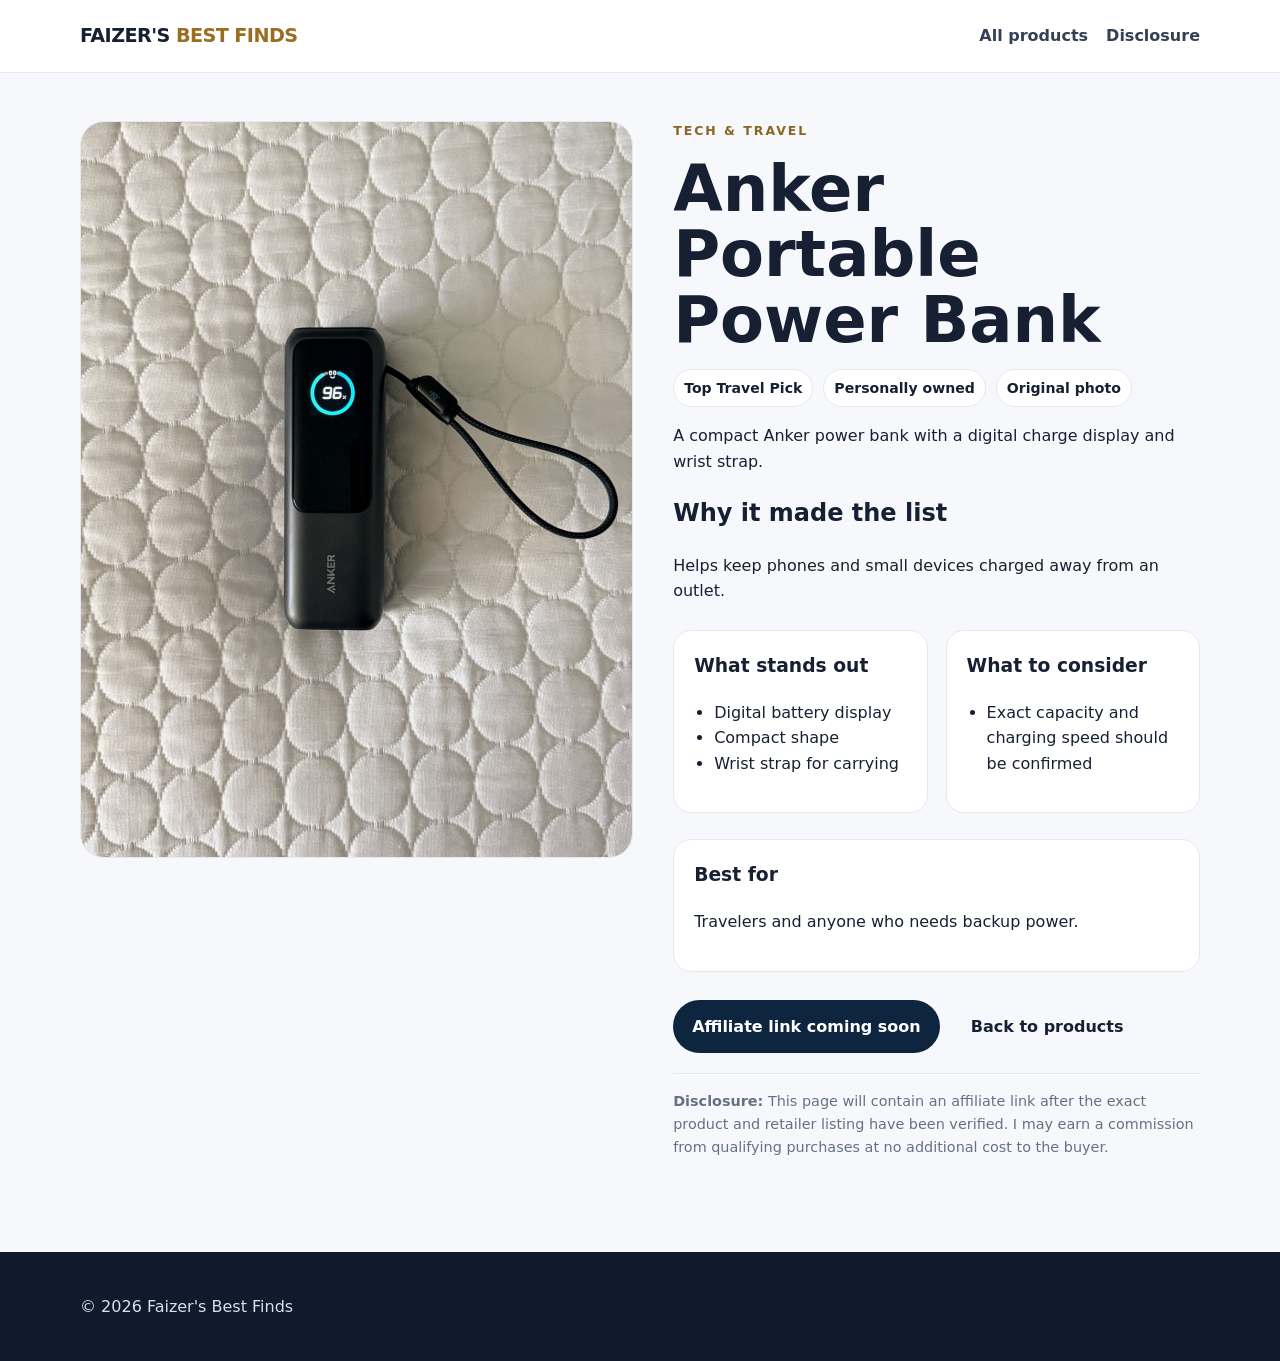
==== products/anker-power-bank.html @ 66745fea "Add files via upload" ====
<!doctype html><html lang="en"><head><meta charset="utf-8"><meta name="viewport" content="width=device-width,initial-scale=1">
<title>Anker Portable Power Bank Review | Faizer's Best Finds</title><meta name="description" content="A compact Anker power bank with a digital charge display and wrist strap."><link rel="stylesheet" href="../assets/styles.css"></head><body>
<header class="site-header"><div class="container nav"><a class="brand" href="../index.html">FAIZER'S <span>BEST FINDS</span></a><nav class="nav-links"><a href="../index.html#products">All products</a><a href="../index.html#disclosure">Disclosure</a></nav></div></header>
<main class="product-hero"><div class="container product-layout"><img class="product-image" src="../assets/images/anker-power-bank.jpg" alt="Anker Portable Power Bank"><div class="product-copy"><div class="eyebrow" style="color:#8c6422">Tech & Travel</div><h1>Anker Portable Power Bank</h1><div class="meta"><span class="pill">Top Travel Pick</span><span class="pill">Personally owned</span><span class="pill">Original photo</span></div><p>A compact Anker power bank with a digital charge display and wrist strap.</p><h2>Why it made the list</h2><p>Helps keep phones and small devices charged away from an outlet.</p>
<div class="procon"><section class="panel"><h3>What stands out</h3><ul><li>Digital battery display</li><li>Compact shape</li><li>Wrist strap for carrying</li></ul></section><section class="panel"><h3>What to consider</h3><ul><li>Exact capacity and charging speed should be confirmed</li></ul></section></div><section class="panel"><h3>Best for</h3><p>Travelers and anyone who needs backup power.</p></section>
<div class="actions"><a class="btn btn-dark" href="#" rel="sponsored nofollow">Affiliate link coming soon</a><a class="btn" href="../index.html#products">Back to products</a></div><p class="disclosure"><strong>Disclosure:</strong> This page will contain an affiliate link after the exact product and retailer listing have been verified. I may earn a commission from qualifying purchases at no additional cost to the buyer.</p></div></div></main>
<footer class="footer"><div class="container">© 2026 Faizer's Best Finds</div></footer></body></html>
---- assets/styles.css ----
:root{--ink:#172033;--muted:#667085;--paper:#f7f8fb;--card:#fff;--line:#e6e8ee;--accent:#dcae58;--accent2:#0d253f}
*{box-sizing:border-box}html{scroll-behavior:smooth}body{margin:0;font-family:Inter,ui-sans-serif,system-ui,-apple-system,BlinkMacSystemFont,"Segoe UI",sans-serif;color:var(--ink);background:var(--paper);line-height:1.6}a{color:inherit}.container{width:min(1120px,calc(100% - 32px));margin:auto}
.site-header{position:sticky;top:0;z-index:20;background:rgba(255,255,255,.94);backdrop-filter:blur(10px);border-bottom:1px solid var(--line)}.nav{display:flex;align-items:center;justify-content:space-between;min-height:72px;gap:20px}.brand{text-decoration:none;font-weight:900;letter-spacing:-.03em;font-size:1.2rem}.brand span{color:#9a6d20}.nav-links{display:flex;gap:18px;align-items:center}.nav-links a{text-decoration:none;color:#344054;font-weight:650}
.hero{padding:78px 0 58px;background:linear-gradient(135deg,#0d253f,#163b61);color:#fff}.eyebrow{text-transform:uppercase;letter-spacing:.16em;font-size:.78rem;font-weight:800;color:#f0c87b}.hero h1{font-size:clamp(2.5rem,7vw,5.6rem);line-height:.98;max-width:850px;margin:.25em 0}.hero p{font-size:1.12rem;max-width:670px;color:#d9e3ee}.actions{display:flex;gap:12px;flex-wrap:wrap;margin-top:28px}.btn{display:inline-flex;align-items:center;justify-content:center;padding:13px 18px;border-radius:999px;text-decoration:none;font-weight:800;border:1px solid transparent}.btn-primary{background:var(--accent);color:#1d2430}.btn-secondary{border-color:#ffffff55;color:#fff}.btn-dark{background:var(--accent2);color:#fff}
.section{padding:64px 0}.section-head{display:flex;align-items:end;justify-content:space-between;gap:20px;margin-bottom:24px}.section h2{font-size:clamp(1.8rem,4vw,3rem);line-height:1.1;margin:0}.section-head p{max-width:520px;color:var(--muted)}.toolbar{display:flex;gap:12px;flex-wrap:wrap;margin:24px 0}.search{flex:1;min-width:240px;padding:13px 15px;border:1px solid var(--line);border-radius:14px;font-size:1rem;background:#fff}.filters{display:flex;gap:8px;flex-wrap:wrap}.filter{padding:10px 13px;border:1px solid var(--line);border-radius:999px;background:#fff;cursor:pointer;font-weight:700}.filter.active{background:var(--accent2);color:#fff}
.grid{display:grid;grid-template-columns:repeat(3,1fr);gap:22px}.card{background:var(--card);border:1px solid var(--line);border-radius:20px;overflow:hidden;box-shadow:0 12px 30px rgba(23,32,51,.06);display:flex;flex-direction:column}.card img{width:100%;aspect-ratio:4/3;object-fit:cover;background:#eee}.card-body{padding:20px;display:flex;flex-direction:column;gap:10px;height:100%}.badge{display:inline-flex;align-self:flex-start;border-radius:999px;padding:5px 9px;background:#f4ead7;color:#775111;font-size:.78rem;font-weight:800}.category{font-size:.82rem;color:var(--muted);font-weight:700}.card h3{margin:0;font-size:1.25rem;line-height:1.25}.card p{margin:0;color:#5b6474}.card-actions{display:flex;gap:10px;margin-top:auto;padding-top:10px}.card-actions .btn{border-radius:12px;padding:10px 13px;font-size:.92rem}.note{background:#fff7e8;border:1px solid #f2d596;border-radius:18px;padding:20px}.footer{background:#0f1b2c;color:#d7dfeb;padding:42px 0;margin-top:30px}
.product-hero{padding:48px 0}.product-layout{display:grid;grid-template-columns:1.05fr 1fr;gap:40px;align-items:start}.product-image{width:100%;border-radius:24px;border:1px solid var(--line);background:#fff}.product-copy h1{font-size:clamp(2.2rem,5vw,4rem);line-height:1.02;margin:.25em 0}.meta{display:flex;gap:10px;flex-wrap:wrap;margin:14px 0}.pill{border:1px solid var(--line);background:#fff;border-radius:999px;padding:7px 10px;font-size:.88rem;font-weight:750}.procon{display:grid;grid-template-columns:1fr 1fr;gap:18px;margin:26px 0}.panel{background:#fff;border:1px solid var(--line);border-radius:18px;padding:20px}.panel h3{margin-top:0}.panel ul{padding-left:20px}.disclosure{font-size:.9rem;color:var(--muted);border-top:1px solid var(--line);padding-top:16px;margin-top:20px}
@media(max-width:860px){.grid{grid-template-columns:repeat(2,1fr)}.product-layout{grid-template-columns:1fr}.nav-links{display:none}}@media(max-width:560px){.grid{grid-template-columns:1fr}.hero{padding-top:56px}.section{padding:48px 0}.procon{grid-template-columns:1fr}.container{width:min(100% - 22px,1120px)}}
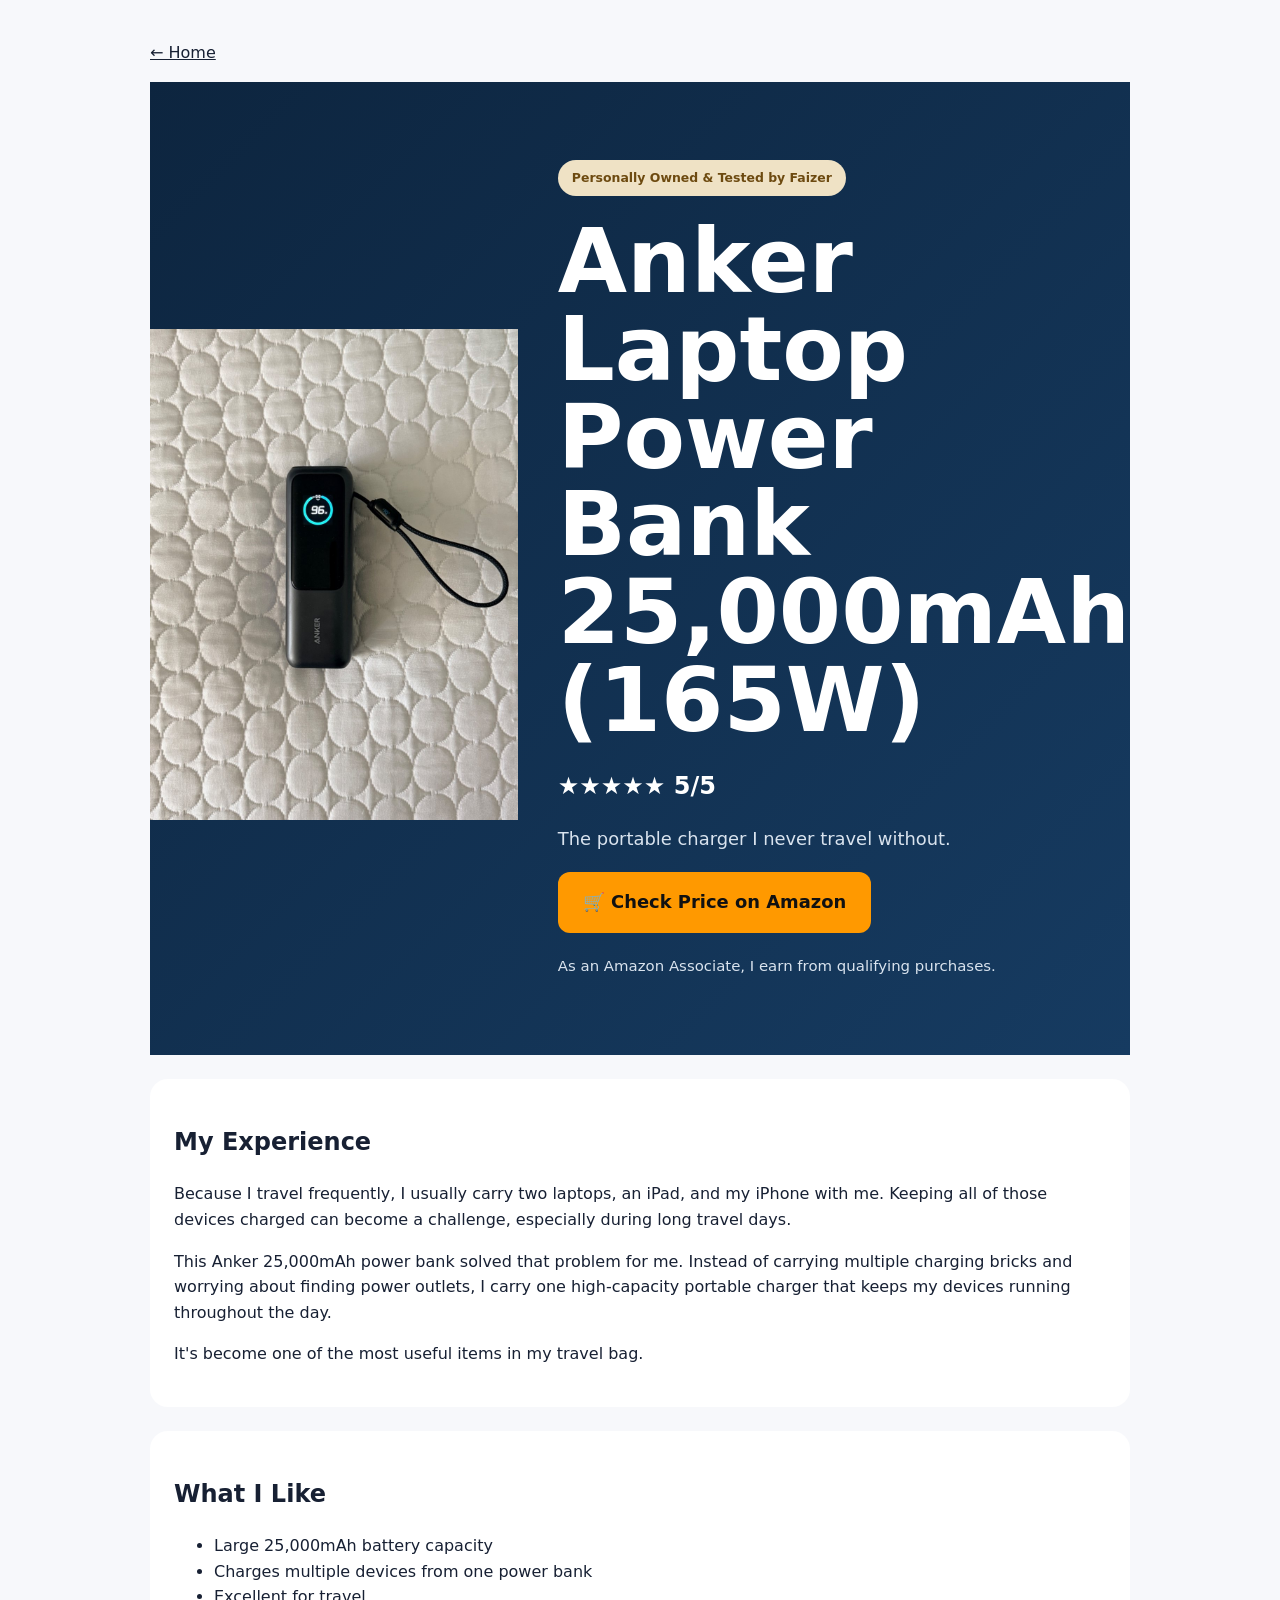
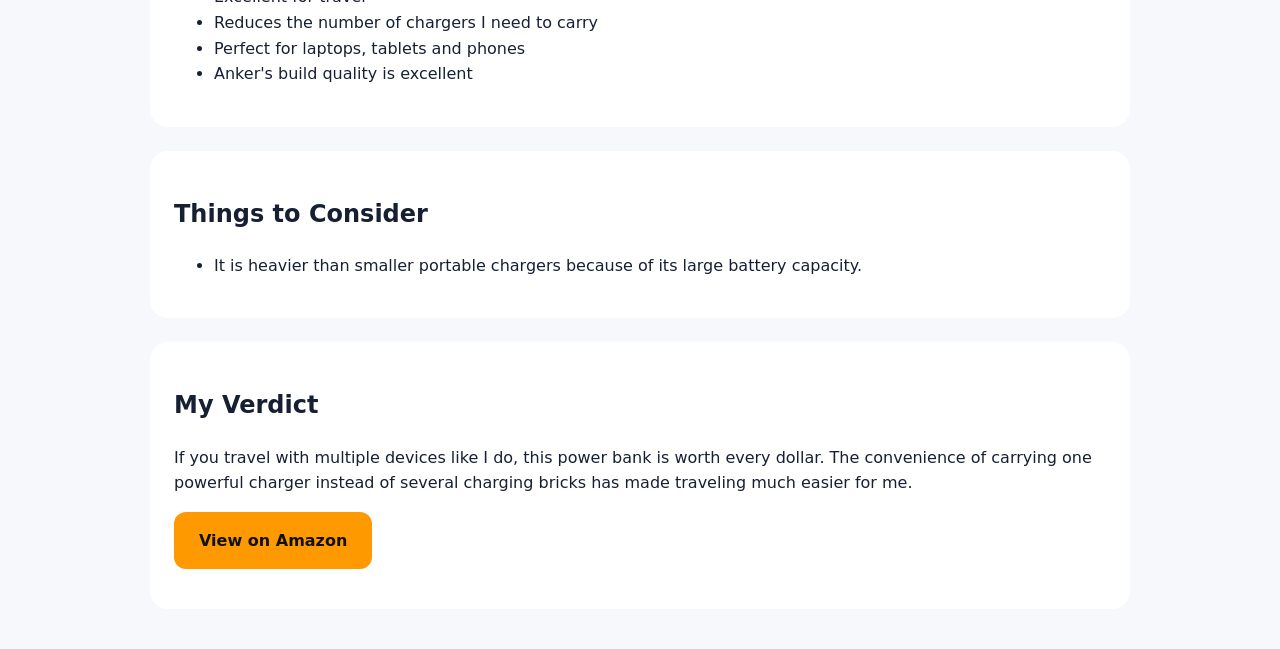
==== commit 5b2b2d1a: "Add files via upload" ====
--- a/products/anker-power-bank.html
+++ b/products/anker-power-bank.html
@@ -1,7 +1,81 @@
-<!doctype html><html lang="en"><head><meta charset="utf-8"><meta name="viewport" content="width=device-width,initial-scale=1">
-<title>Anker Portable Power Bank Review | Faizer's Best Finds</title><meta name="description" content="A compact Anker power bank with a digital charge display and wrist strap."><link rel="stylesheet" href="../assets/styles.css"></head><body>
-<header class="site-header"><div class="container nav"><a class="brand" href="../index.html">FAIZER'S <span>BEST FINDS</span></a><nav class="nav-links"><a href="../index.html#products">All products</a><a href="../index.html#disclosure">Disclosure</a></nav></div></header>
-<main class="product-hero"><div class="container product-layout"><img class="product-image" src="../assets/images/anker-power-bank.jpg" alt="Anker Portable Power Bank"><div class="product-copy"><div class="eyebrow" style="color:#8c6422">Tech & Travel</div><h1>Anker Portable Power Bank</h1><div class="meta"><span class="pill">Top Travel Pick</span><span class="pill">Personally owned</span><span class="pill">Original photo</span></div><p>A compact Anker power bank with a digital charge display and wrist strap.</p><h2>Why it made the list</h2><p>Helps keep phones and small devices charged away from an outlet.</p>
-<div class="procon"><section class="panel"><h3>What stands out</h3><ul><li>Digital battery display</li><li>Compact shape</li><li>Wrist strap for carrying</li></ul></section><section class="panel"><h3>What to consider</h3><ul><li>Exact capacity and charging speed should be confirmed</li></ul></section></div><section class="panel"><h3>Best for</h3><p>Travelers and anyone who needs backup power.</p></section>
-<div class="actions"><a class="btn btn-dark" href="#" rel="sponsored nofollow">Affiliate link coming soon</a><a class="btn" href="../index.html#products">Back to products</a></div><p class="disclosure"><strong>Disclosure:</strong> This page will contain an affiliate link after the exact product and retailer listing have been verified. I may earn a commission from qualifying purchases at no additional cost to the buyer.</p></div></div></main>
-<footer class="footer"><div class="container">© 2026 Faizer's Best Finds</div></footer></body></html>+<!doctype html>
+<html lang="en">
+<head>
+<meta charset="utf-8">
+<meta name="viewport" content="width=device-width,initial-scale=1">
+<title>Anker Laptop Power Bank 25,000mAh Review | Faizer's Best Finds</title>
+<link rel="stylesheet" href="../assets/styles.css">
+<style>
+.wrap{width:min(980px,calc(100% - 36px));margin:40px auto}
+.hero{display:grid;grid-template-columns:1fr 1fr;gap:40px;align-items:center}
+img{width:100%;max-height:500px;object-fit:contain}
+.badge{display:inline-block;background:#efe2c5;color:#6d4a10;padding:8px 14px;border-radius:999px;font-weight:bold}
+.btn{display:inline-block;background:#ff9900;color:#111;padding:15px 24px;border-radius:12px;text-decoration:none;font-weight:bold}
+.box{background:#fff;padding:24px;border-radius:18px;margin-top:24px}
+@media(max-width:760px){.hero{grid-template-columns:1fr}}
+</style>
+</head>
+<body>
+<div class="wrap">
+<p><a href="../index.html">← Home</a></p>
+
+<section class="hero">
+<div>
+<img src="../assets/images/anker-power-bank.jpg" alt="Anker Laptop Power Bank 25000mAh">
+</div>
+
+<div>
+<span class="badge">Personally Owned & Tested by Faizer</span>
+<h1>Anker Laptop Power Bank 25,000mAh (165W)</h1>
+<h2>★★★★★ 5/5</h2>
+
+<p>The portable charger I never travel without.</p>
+
+<p><a class="btn" href="https://www.amazon.com/dp/B0DCBB2YTR?linkCode=ll2&tag=faizerdias-20&linkId=0d55de6ad83a3c90d53d08e54bf00cc0&language=en_US&ref_=as_li_ss_tl" target="_blank" rel="sponsored nofollow noopener">🛒 Check Price on Amazon</a></p>
+
+<p><small>As an Amazon Associate, I earn from qualifying purchases.</small></p>
+</div>
+</section>
+
+<div class="box">
+<h2>My Experience</h2>
+
+<p>Because I travel frequently, I usually carry two laptops, an iPad, and my iPhone with me. Keeping all of those devices charged can become a challenge, especially during long travel days.</p>
+
+<p>This Anker 25,000mAh power bank solved that problem for me. Instead of carrying multiple charging bricks and worrying about finding power outlets, I carry one high-capacity portable charger that keeps my devices running throughout the day.</p>
+
+<p>It's become one of the most useful items in my travel bag.</p>
+</div>
+
+<div class="box">
+<h2>What I Like</h2>
+
+<ul>
+<li>Large 25,000mAh battery capacity</li>
+<li>Charges multiple devices from one power bank</li>
+<li>Excellent for travel</li>
+<li>Reduces the number of chargers I need to carry</li>
+<li>Perfect for laptops, tablets and phones</li>
+<li>Anker's build quality is excellent</li>
+</ul>
+</div>
+
+<div class="box">
+<h2>Things to Consider</h2>
+
+<ul>
+<li>It is heavier than smaller portable chargers because of its large battery capacity.</li>
+</ul>
+</div>
+
+<div class="box">
+<h2>My Verdict</h2>
+
+<p>If you travel with multiple devices like I do, this power bank is worth every dollar. The convenience of carrying one powerful charger instead of several charging bricks has made traveling much easier for me.</p>
+
+<p><a class="btn" href="https://www.amazon.com/dp/B0DCBB2YTR?linkCode=ll2&tag=faizerdias-20&linkId=0d55de6ad83a3c90d53d08e54bf00cc0&language=en_US&ref_=as_li_ss_tl" target="_blank" rel="sponsored nofollow noopener">View on Amazon</a></p>
+</div>
+
+</div>
+</body>
+</html>
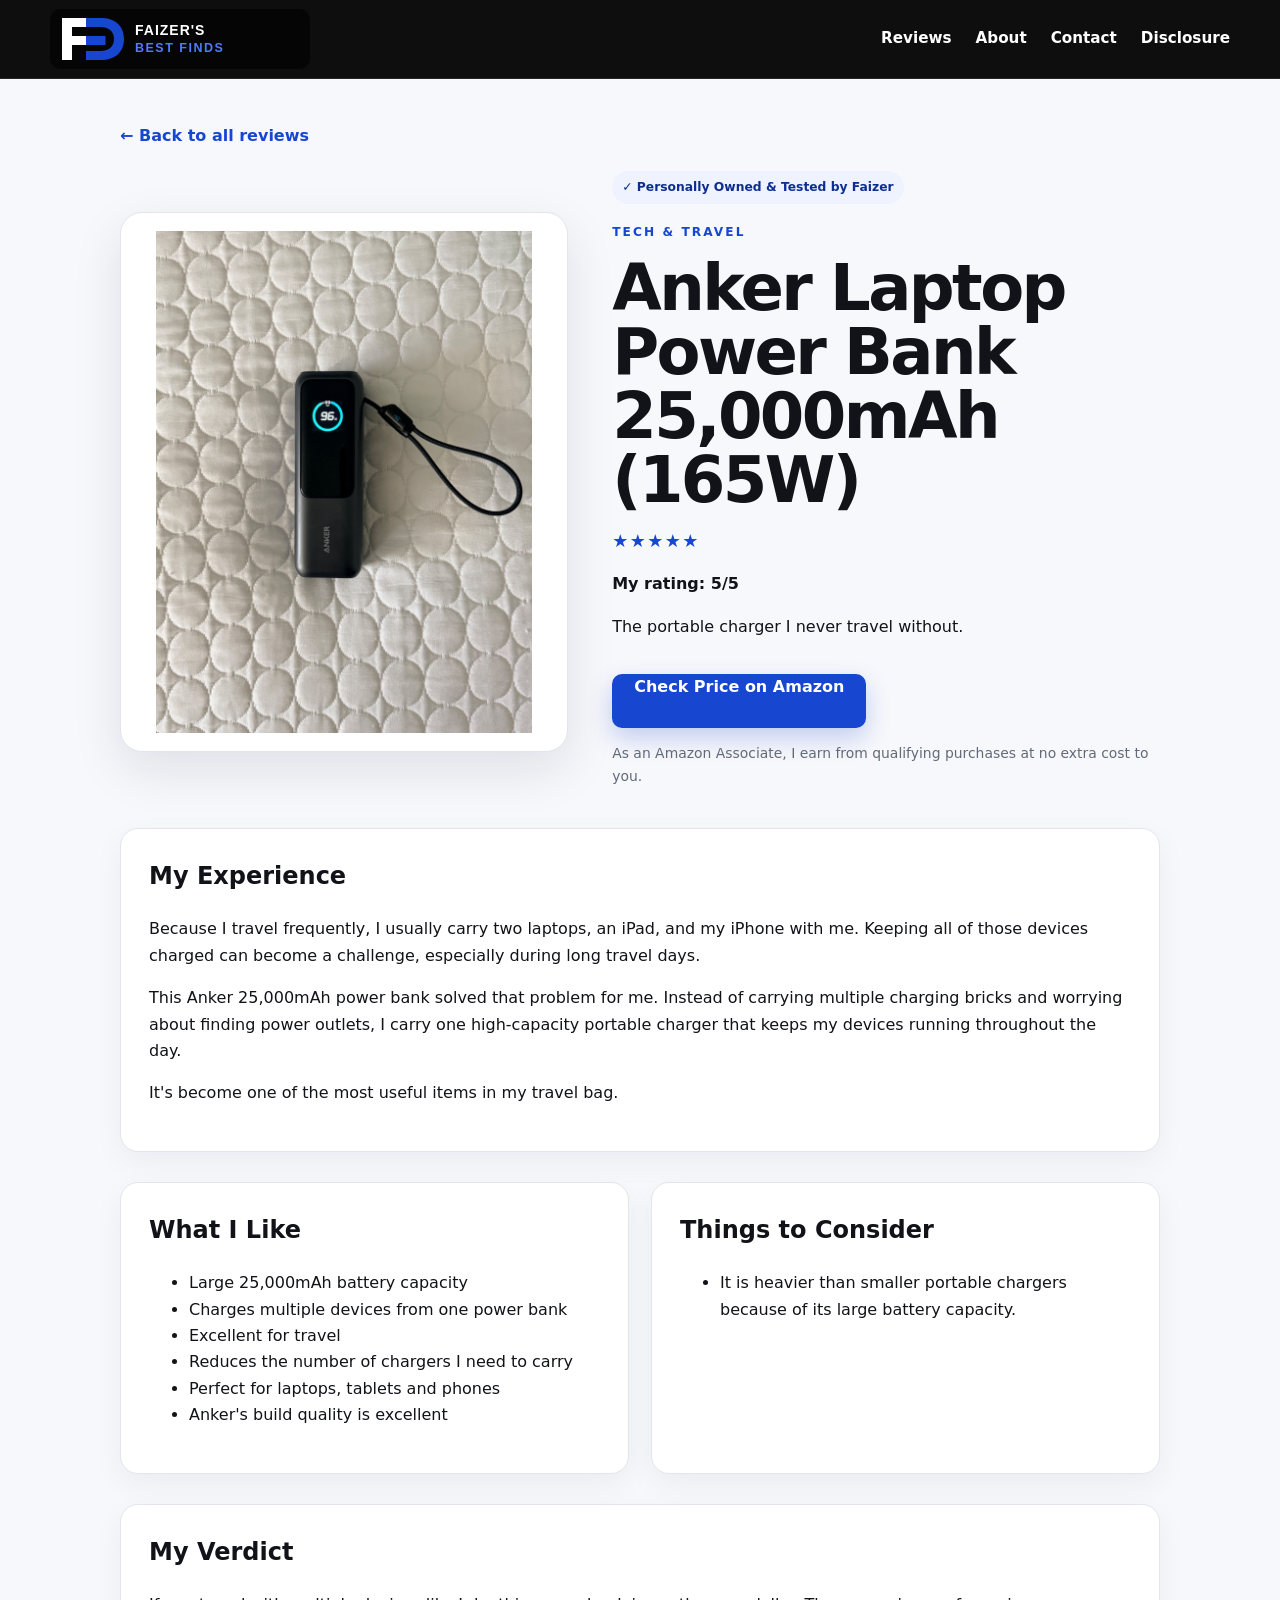
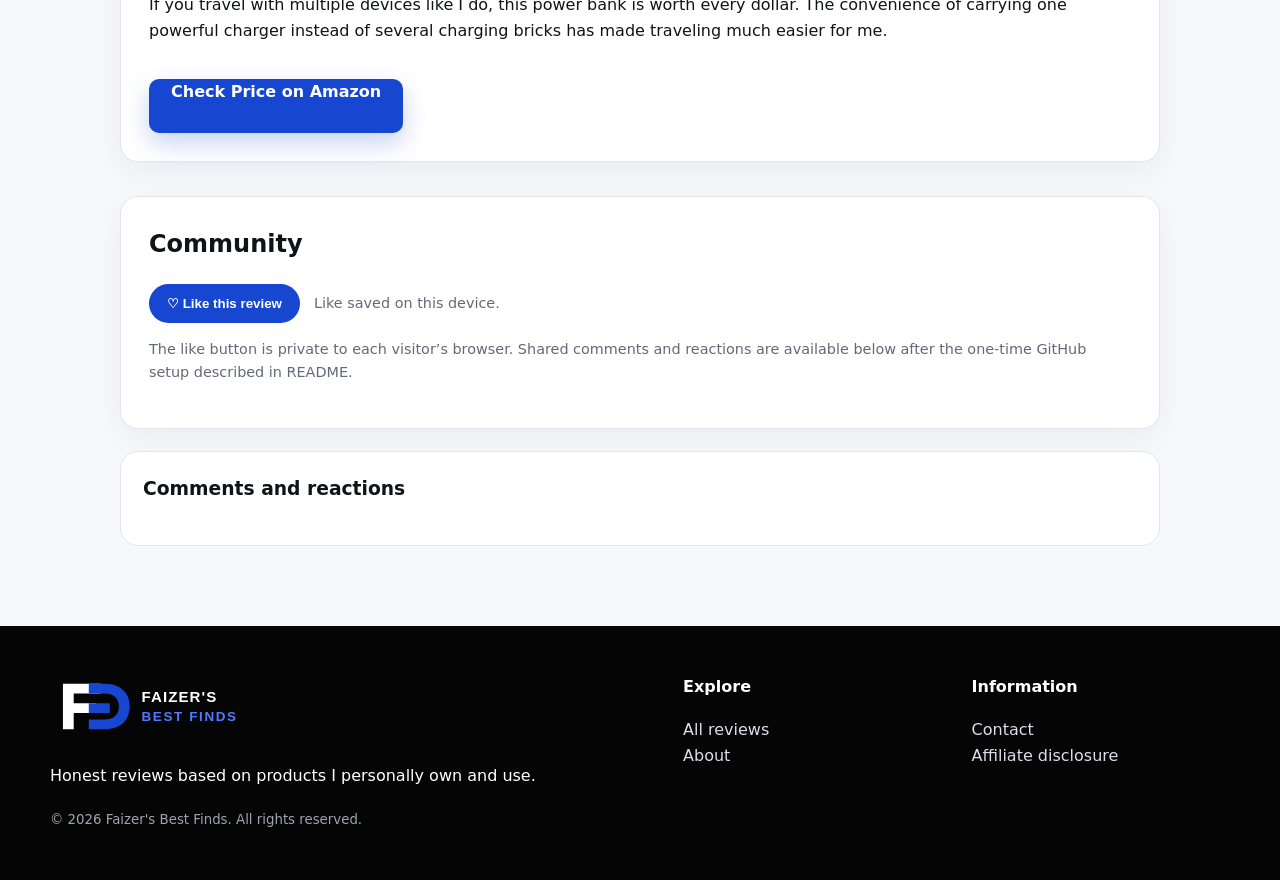
==== commit cc1ef7f8: "Add files via upload" ====
--- a/products/anker-power-bank.html
+++ b/products/anker-power-bank.html
@@ -1,81 +1,25 @@
-<!doctype html>
-<html lang="en">
-<head>
-<meta charset="utf-8">
-<meta name="viewport" content="width=device-width,initial-scale=1">
-<title>Anker Laptop Power Bank 25,000mAh Review | Faizer's Best Finds</title>
-<link rel="stylesheet" href="../assets/styles.css">
-<style>
-.wrap{width:min(980px,calc(100% - 36px));margin:40px auto}
-.hero{display:grid;grid-template-columns:1fr 1fr;gap:40px;align-items:center}
-img{width:100%;max-height:500px;object-fit:contain}
-.badge{display:inline-block;background:#efe2c5;color:#6d4a10;padding:8px 14px;border-radius:999px;font-weight:bold}
-.btn{display:inline-block;background:#ff9900;color:#111;padding:15px 24px;border-radius:12px;text-decoration:none;font-weight:bold}
-.box{background:#fff;padding:24px;border-radius:18px;margin-top:24px}
-@media(max-width:760px){.hero{grid-template-columns:1fr}}
-</style>
-</head>
-<body>
-<div class="wrap">
-<p><a href="../index.html">← Home</a></p>
-
-<section class="hero">
-<div>
-<img src="../assets/images/anker-power-bank.jpg" alt="Anker Laptop Power Bank 25000mAh">
-</div>
-
-<div>
-<span class="badge">Personally Owned & Tested by Faizer</span>
-<h1>Anker Laptop Power Bank 25,000mAh (165W)</h1>
-<h2>★★★★★ 5/5</h2>
-
-<p>The portable charger I never travel without.</p>
-
-<p><a class="btn" href="https://www.amazon.com/dp/B0DCBB2YTR?linkCode=ll2&tag=faizerdias-20&linkId=0d55de6ad83a3c90d53d08e54bf00cc0&language=en_US&ref_=as_li_ss_tl" target="_blank" rel="sponsored nofollow noopener">🛒 Check Price on Amazon</a></p>
-
-<p><small>As an Amazon Associate, I earn from qualifying purchases.</small></p>
-</div>
-</section>
-
-<div class="box">
-<h2>My Experience</h2>
-
-<p>Because I travel frequently, I usually carry two laptops, an iPad, and my iPhone with me. Keeping all of those devices charged can become a challenge, especially during long travel days.</p>
-
-<p>This Anker 25,000mAh power bank solved that problem for me. Instead of carrying multiple charging bricks and worrying about finding power outlets, I carry one high-capacity portable charger that keeps my devices running throughout the day.</p>
-
-<p>It's become one of the most useful items in my travel bag.</p>
-</div>
-
-<div class="box">
-<h2>What I Like</h2>
-
-<ul>
-<li>Large 25,000mAh battery capacity</li>
-<li>Charges multiple devices from one power bank</li>
-<li>Excellent for travel</li>
-<li>Reduces the number of chargers I need to carry</li>
-<li>Perfect for laptops, tablets and phones</li>
-<li>Anker's build quality is excellent</li>
-</ul>
-</div>
-
-<div class="box">
-<h2>Things to Consider</h2>
-
-<ul>
-<li>It is heavier than smaller portable chargers because of its large battery capacity.</li>
-</ul>
-</div>
-
-<div class="box">
-<h2>My Verdict</h2>
-
-<p>If you travel with multiple devices like I do, this power bank is worth every dollar. The convenience of carrying one powerful charger instead of several charging bricks has made traveling much easier for me.</p>
-
-<p><a class="btn" href="https://www.amazon.com/dp/B0DCBB2YTR?linkCode=ll2&tag=faizerdias-20&linkId=0d55de6ad83a3c90d53d08e54bf00cc0&language=en_US&ref_=as_li_ss_tl" target="_blank" rel="sponsored nofollow noopener">View on Amazon</a></p>
-</div>
-
-</div>
-</body>
-</html>
+<!doctype html><html lang="en"><head><meta charset="utf-8"><meta name="viewport" content="width=device-width,initial-scale=1">
+<title>Anker Laptop Power Bank 25,000mAh (165W) Review | Faizer's Best Finds</title><meta name="description" content="The portable charger I never travel without.">
+<link rel="stylesheet" href="../assets/styles.css"></head><body><header class="site-header"><div class="container nav">
+<a class="logo" href="../index.html"><img src="../assets/logo.svg" alt="Faizer's Best Finds"></a>
+<button class="mobile-toggle" aria-label="Open navigation">☰</button>
+<nav class="nav-links"><a href="../index.html#products">Reviews</a><a href="../index.html#about">About</a><a href="../index.html#contact">Contact</a><a href="../index.html#disclosure">Disclosure</a></nav>
+</div></header>
+<main class="review-wrap"><a class="back" href="../index.html#products">← Back to all reviews</a>
+<section class="review-hero"><div><img src="../assets/images/anker-power-bank.jpg" alt="Anker Laptop Power Bank 25,000mAh (165W)"></div>
+<div><span class="badge-owned">✓ Personally Owned &amp; Tested by Faizer</span><div class="eyebrow" style="margin-top:18px">Tech &amp; Travel</div>
+<h1>Anker Laptop Power Bank 25,000mAh (165W)</h1><div class="stars">★★★★★</div><p><strong>My rating: 5/5</strong></p><p>The portable charger I never travel without.</p>
+<a class="amazon-btn" href="https://www.amazon.com/dp/B0DCBB2YTR?linkCode=ll2&amp;tag=faizerdias-20&amp;linkId=0d55de6ad83a3c90d53d08e54bf00cc0&amp;language=en_US&amp;ref_=as_li_ss_tl" target="_blank" rel="sponsored nofollow noopener">Check Price on Amazon</a><p class="disclosure">As an Amazon Associate, I earn from qualifying purchases at no extra cost to you.</p></div></section>
+<section class="experience"><h2>My Experience</h2><p>Because I travel frequently, I usually carry two laptops, an iPad, and my iPhone with me. Keeping all of those devices charged can become a challenge, especially during long travel days.</p><p>This Anker 25,000mAh power bank solved that problem for me. Instead of carrying multiple charging bricks and worrying about finding power outlets, I carry one high-capacity portable charger that keeps my devices running throughout the day.</p><p>It&#x27;s become one of the most useful items in my travel bag.</p></section>
+<section class="review-grid"><div class="panel"><h2>What I Like</h2><ul><li>Large 25,000mAh battery capacity</li><li>Charges multiple devices from one power bank</li><li>Excellent for travel</li><li>Reduces the number of chargers I need to carry</li><li>Perfect for laptops, tablets and phones</li><li>Anker&#x27;s build quality is excellent</li></ul></div><div class="panel"><h2>Things to Consider</h2><ul><li>It is heavier than smaller portable chargers because of its large battery capacity.</li></ul></div></section>
+<section class="experience"><h2>My Verdict</h2><p>If you travel with multiple devices like I do, this power bank is worth every dollar. The convenience of carrying one powerful charger instead of several charging bricks has made traveling much easier for me.</p><a class="amazon-btn" href="https://www.amazon.com/dp/B0DCBB2YTR?linkCode=ll2&amp;tag=faizerdias-20&amp;linkId=0d55de6ad83a3c90d53d08e54bf00cc0&amp;language=en_US&amp;ref_=as_li_ss_tl" target="_blank" rel="sponsored nofollow noopener">Check Price on Amazon</a></section>
+<section class="community"><div class="panel"><h2>Community</h2><div class="like-row"><button class="like-btn" data-like-key="anker-power-bank">♡ Like this review</button><span class="like-note" data-like-count="anker-power-bank">Like saved on this device.</span></div>
+<p class="like-note">The like button is private to each visitor’s browser. Shared comments and reactions are available below after the one-time GitHub setup described in README.</p></div>
+<div class="comments-shell"><h3>Comments and reactions</h3>
+<script src="https://utteranc.es/client.js" repo="faizerdias/faizers-best-finds" issue-term="pathname" label="website-comment" theme="github-light" crossorigin="anonymous" async></script>
+<noscript>Please enable JavaScript to view the comments.</noscript>
+</div></section></main><footer class="footer"><div class="container footer-grid">
+<div><img src="../assets/logo.svg" alt="Faizer's Best Finds" style="width:280px;max-width:100%"><p>Honest reviews based on products I personally own and use.</p><small>© 2026 Faizer's Best Finds. All rights reserved.</small></div>
+<div><strong>Explore</strong><p><a href="../index.html#products">All reviews</a><br><a href="../index.html#about">About</a></p></div>
+<div><strong>Information</strong><p><a href="../index.html#contact">Contact</a><br><a href="../index.html#disclosure">Affiliate disclosure</a></p></div>
+</div></footer><script src="../assets/script.js"></script></body></html>
--- a/assets/styles.css
+++ b/assets/styles.css
@@ -1,9 +1,48 @@
 
-:root{--ink:#172033;--muted:#667085;--paper:#f7f8fb;--card:#fff;--line:#e6e8ee;--accent:#dcae58;--accent2:#0d253f}
-*{box-sizing:border-box}html{scroll-behavior:smooth}body{margin:0;font-family:Inter,ui-sans-serif,system-ui,-apple-system,BlinkMacSystemFont,"Segoe UI",sans-serif;color:var(--ink);background:var(--paper);line-height:1.6}a{color:inherit}.container{width:min(1120px,calc(100% - 32px));margin:auto}
-.site-header{position:sticky;top:0;z-index:20;background:rgba(255,255,255,.94);backdrop-filter:blur(10px);border-bottom:1px solid var(--line)}.nav{display:flex;align-items:center;justify-content:space-between;min-height:72px;gap:20px}.brand{text-decoration:none;font-weight:900;letter-spacing:-.03em;font-size:1.2rem}.brand span{color:#9a6d20}.nav-links{display:flex;gap:18px;align-items:center}.nav-links a{text-decoration:none;color:#344054;font-weight:650}
-.hero{padding:78px 0 58px;background:linear-gradient(135deg,#0d253f,#163b61);color:#fff}.eyebrow{text-transform:uppercase;letter-spacing:.16em;font-size:.78rem;font-weight:800;color:#f0c87b}.hero h1{font-size:clamp(2.5rem,7vw,5.6rem);line-height:.98;max-width:850px;margin:.25em 0}.hero p{font-size:1.12rem;max-width:670px;color:#d9e3ee}.actions{display:flex;gap:12px;flex-wrap:wrap;margin-top:28px}.btn{display:inline-flex;align-items:center;justify-content:center;padding:13px 18px;border-radius:999px;text-decoration:none;font-weight:800;border:1px solid transparent}.btn-primary{background:var(--accent);color:#1d2430}.btn-secondary{border-color:#ffffff55;color:#fff}.btn-dark{background:var(--accent2);color:#fff}
-.section{padding:64px 0}.section-head{display:flex;align-items:end;justify-content:space-between;gap:20px;margin-bottom:24px}.section h2{font-size:clamp(1.8rem,4vw,3rem);line-height:1.1;margin:0}.section-head p{max-width:520px;color:var(--muted)}.toolbar{display:flex;gap:12px;flex-wrap:wrap;margin:24px 0}.search{flex:1;min-width:240px;padding:13px 15px;border:1px solid var(--line);border-radius:14px;font-size:1rem;background:#fff}.filters{display:flex;gap:8px;flex-wrap:wrap}.filter{padding:10px 13px;border:1px solid var(--line);border-radius:999px;background:#fff;cursor:pointer;font-weight:700}.filter.active{background:var(--accent2);color:#fff}
-.grid{display:grid;grid-template-columns:repeat(3,1fr);gap:22px}.card{background:var(--card);border:1px solid var(--line);border-radius:20px;overflow:hidden;box-shadow:0 12px 30px rgba(23,32,51,.06);display:flex;flex-direction:column}.card img{width:100%;aspect-ratio:4/3;object-fit:cover;background:#eee}.card-body{padding:20px;display:flex;flex-direction:column;gap:10px;height:100%}.badge{display:inline-flex;align-self:flex-start;border-radius:999px;padding:5px 9px;background:#f4ead7;color:#775111;font-size:.78rem;font-weight:800}.category{font-size:.82rem;color:var(--muted);font-weight:700}.card h3{margin:0;font-size:1.25rem;line-height:1.25}.card p{margin:0;color:#5b6474}.card-actions{display:flex;gap:10px;margin-top:auto;padding-top:10px}.card-actions .btn{border-radius:12px;padding:10px 13px;font-size:.92rem}.note{background:#fff7e8;border:1px solid #f2d596;border-radius:18px;padding:20px}.footer{background:#0f1b2c;color:#d7dfeb;padding:42px 0;margin-top:30px}
-.product-hero{padding:48px 0}.product-layout{display:grid;grid-template-columns:1.05fr 1fr;gap:40px;align-items:start}.product-image{width:100%;border-radius:24px;border:1px solid var(--line);background:#fff}.product-copy h1{font-size:clamp(2.2rem,5vw,4rem);line-height:1.02;margin:.25em 0}.meta{display:flex;gap:10px;flex-wrap:wrap;margin:14px 0}.pill{border:1px solid var(--line);background:#fff;border-radius:999px;padding:7px 10px;font-size:.88rem;font-weight:750}.procon{display:grid;grid-template-columns:1fr 1fr;gap:18px;margin:26px 0}.panel{background:#fff;border:1px solid var(--line);border-radius:18px;padding:20px}.panel h3{margin-top:0}.panel ul{padding-left:20px}.disclosure{font-size:.9rem;color:var(--muted);border-top:1px solid var(--line);padding-top:16px;margin-top:20px}
-@media(max-width:860px){.grid{grid-template-columns:repeat(2,1fr)}.product-layout{grid-template-columns:1fr}.nav-links{display:none}}@media(max-width:560px){.grid{grid-template-columns:1fr}.hero{padding-top:56px}.section{padding:48px 0}.procon{grid-template-columns:1fr}.container{width:min(100% - 22px,1120px)}}
+:root{
+  --blue:#1746d1;--blue-dark:#0d2d91;--blue-soft:#eef3ff;
+  --black:#050505;--ink:#111318;--muted:#626978;--white:#fff;
+  --paper:#f7f8fb;--line:#e2e5ec;--shadow:0 18px 50px rgba(12,20,45,.10);
+}
+*{box-sizing:border-box}html{scroll-behavior:smooth}
+body{margin:0;font-family:Inter,ui-sans-serif,system-ui,-apple-system,BlinkMacSystemFont,"Segoe UI",sans-serif;color:var(--ink);background:var(--paper);line-height:1.65}
+a{color:inherit}.container{width:min(1180px,calc(100% - 34px));margin:auto}
+.site-header{position:sticky;top:0;z-index:30;background:rgba(5,5,5,.96);border-bottom:1px solid #242424;backdrop-filter:blur(12px)}
+.nav{min-height:78px;display:flex;align-items:center;justify-content:space-between;gap:24px}
+.logo img{display:block;width:260px;max-width:55vw;height:auto}.nav-links{display:flex;gap:24px;align-items:center}
+.nav-links a{color:#fff;text-decoration:none;font-weight:750;font-size:.95rem}.nav-links a:hover{color:#7ea1ff}
+.mobile-toggle{display:none;background:none;border:0;color:#fff;font-size:1.5rem}
+.hero{background:linear-gradient(120deg,#fff 0%,#fff 55%,#eef3ff 100%);padding:86px 0 68px;border-bottom:1px solid var(--line)}
+.hero-grid{display:grid;grid-template-columns:1.05fr .95fr;gap:48px;align-items:center}
+.eyebrow{text-transform:uppercase;letter-spacing:.17em;font-size:.76rem;font-weight:900;color:var(--blue)}
+.hero h1{font-size:clamp(3rem,7vw,6rem);line-height:.94;letter-spacing:-.055em;margin:.22em 0}
+.hero h1 span{color:var(--blue)}.hero p{max-width:690px;font-size:1.12rem;color:#424a59}
+.hero-collage{display:grid;grid-template-columns:repeat(3,1fr);gap:12px;transform:rotate(-1deg)}
+.hero-collage img{width:100%;aspect-ratio:1/1.12;object-fit:contain;background:#fff;border:1px solid var(--line);border-radius:18px;padding:9px;box-shadow:var(--shadow)}
+.hero-collage img:nth-child(2){transform:translateY(-16px)}.hero-collage img:nth-child(5){transform:translateY(12px)}
+.actions{display:flex;gap:12px;flex-wrap:wrap;margin-top:28px}.btn{display:inline-flex;align-items:center;justify-content:center;min-height:48px;padding:0 18px;border-radius:10px;border:1px solid transparent;text-decoration:none;font-weight:850;cursor:pointer}
+.btn-primary,.amazon-btn{background:var(--blue);color:#fff;box-shadow:0 10px 24px rgba(23,70,209,.24)}
+.btn-primary:hover,.amazon-btn:hover{background:var(--blue-dark)}.btn-dark{background:var(--black);color:#fff}.btn-outline{border-color:#cdd3df;background:#fff}
+.trust-strip{background:#fff;border-bottom:1px solid var(--line)}.trust-grid{display:grid;grid-template-columns:repeat(4,1fr)}
+.trust-item{padding:22px 18px;display:flex;gap:13px;align-items:flex-start;border-right:1px solid var(--line)}
+.trust-item:last-child{border:0}.icon{width:44px;height:44px;border-radius:50%;display:grid;place-items:center;background:var(--blue-soft);color:var(--blue);font-size:1.2rem;flex:none}
+.trust-item strong{display:block}.trust-item small{color:var(--muted)}
+.section{padding:72px 0}.section-head{display:flex;justify-content:space-between;gap:24px;align-items:end;margin-bottom:28px}
+.section h2{font-size:clamp(2rem,4vw,3.2rem);line-height:1.06;margin:.15em 0}.section-head p{max-width:560px;color:var(--muted)}
+.toolbar{display:flex;gap:12px;flex-wrap:wrap;margin:22px 0 30px}.search{flex:1;min-width:230px;padding:13px 15px;border:1px solid var(--line);border-radius:11px;background:#fff;font:inherit}
+.filters{display:flex;gap:8px;flex-wrap:wrap}.filter{padding:10px 13px;border:1px solid var(--line);border-radius:999px;background:#fff;cursor:pointer;font-weight:800}.filter.active{background:var(--blue);border-color:var(--blue);color:#fff}
+.grid{display:grid;grid-template-columns:repeat(3,1fr);gap:22px}.card{background:#fff;border:1px solid var(--line);border-radius:18px;overflow:hidden;display:flex;flex-direction:column;box-shadow:0 10px 30px rgba(18,27,53,.06);transition:.2s}.card:hover{transform:translateY(-4px);box-shadow:var(--shadow)}
+.card-media{padding:18px;background:#fff}.card img{width:100%;height:240px;object-fit:contain}.card-body{padding:20px;display:flex;flex-direction:column;gap:9px;height:100%}.badge,.badge-owned{display:inline-flex;align-self:flex-start;padding:6px 10px;border-radius:999px;background:var(--blue-soft);color:var(--blue-dark);font-weight:900;font-size:.77rem}
+.category{font-size:.78rem;text-transform:uppercase;letter-spacing:.1em;color:var(--muted);font-weight:850}.card h3{font-size:1.25rem;line-height:1.2;margin:0}.card p{margin:0;color:#596171}.stars{color:var(--blue);font-size:1.12rem;letter-spacing:.08em}.card-actions{margin-top:auto;padding-top:9px}
+.about-grid,.contact-grid{display:grid;grid-template-columns:1fr 1fr;gap:28px}.panel,.box,.experience{background:#fff;border:1px solid var(--line);border-radius:18px;padding:28px;box-shadow:0 10px 30px rgba(18,27,53,.05)}
+.about-dark{background:var(--black);color:#fff}.about-dark p{color:#c8ccd5}.contact{background:var(--blue-soft)}
+.form-grid{display:grid;grid-template-columns:1fr 1fr;gap:14px}.field{display:flex;flex-direction:column;gap:6px}.field.full{grid-column:1/-1}.field label{font-weight:800}.field input,.field textarea{width:100%;padding:13px 14px;border:1px solid #cfd5e2;border-radius:10px;font:inherit;background:#fff}.field textarea{min-height:145px;resize:vertical}
+.footer{background:var(--black);color:#fff;padding:48px 0}.footer-grid{display:grid;grid-template-columns:1.4fr .6fr .6fr;gap:30px}.footer a{color:#d9deea;text-decoration:none}.footer small{color:#9da4b3}
+.review-wrap{width:min(1040px,calc(100% - 34px));margin:44px auto 80px}.back{display:inline-block;margin-bottom:22px;font-weight:850;text-decoration:none;color:var(--blue)}
+.review-hero{display:grid;grid-template-columns:minmax(280px,.9fr) minmax(320px,1.1fr);gap:44px;align-items:center}.review-hero img{width:100%;max-height:540px;object-fit:contain;background:#fff;border:1px solid var(--line);border-radius:22px;padding:18px;box-shadow:var(--shadow)}
+.review-hero h1{font-size:clamp(2.35rem,5vw,4.7rem);line-height:1;letter-spacing:-.04em;margin:14px 0}.amazon-btn{display:inline-flex;min-height:54px;padding:0 22px;border-radius:10px;text-decoration:none;font-weight:900;margin-top:18px}.disclosure{font-size:.87rem;color:var(--muted)}
+.review-grid{display:grid;grid-template-columns:1fr 1fr;gap:22px;margin:30px 0}.experience{margin-top:26px}.experience h2,.panel h2{margin-top:0}.faizer-take{border-left:5px solid var(--blue);padding:18px 20px;background:var(--blue-soft);border-radius:0 14px 14px 0;margin:22px 0}
+.community{margin-top:34px}.like-row{display:flex;align-items:center;gap:14px;flex-wrap:wrap}.like-btn{background:var(--blue);color:#fff;border:0;border-radius:999px;padding:12px 18px;font-weight:900;cursor:pointer}.like-btn.liked{background:var(--black)}.like-note{color:var(--muted);font-size:.9rem}
+.comments-shell{margin-top:22px;background:#fff;border:1px solid var(--line);border-radius:18px;padding:22px}.comments-shell h3{margin-top:0}.comments-help{background:#fff6dc;border:1px solid #f0d783;padding:12px;border-radius:10px;font-size:.9rem}
+@media(max-width:900px){.hero-grid,.about-grid,.contact-grid,.review-hero{grid-template-columns:1fr}.grid{grid-template-columns:repeat(2,1fr)}.trust-grid{grid-template-columns:repeat(2,1fr)}.hero-collage{max-width:650px}.footer-grid{grid-template-columns:1fr}.nav-links{display:none}.mobile-toggle{display:block}.nav-links.open{display:flex;position:absolute;top:78px;left:0;right:0;flex-direction:column;align-items:flex-start;padding:20px;background:#050505}}
+@media(max-width:600px){.grid,.review-grid,.form-grid{grid-template-columns:1fr}.field.full{grid-column:auto}.trust-grid{grid-template-columns:1fr}.trust-item{border-right:0;border-bottom:1px solid var(--line)}.section{padding:54px 0}.hero{padding:58px 0}.hero-collage{grid-template-columns:repeat(2,1fr)}.logo img{width:220px}.card img{height:220px}}
